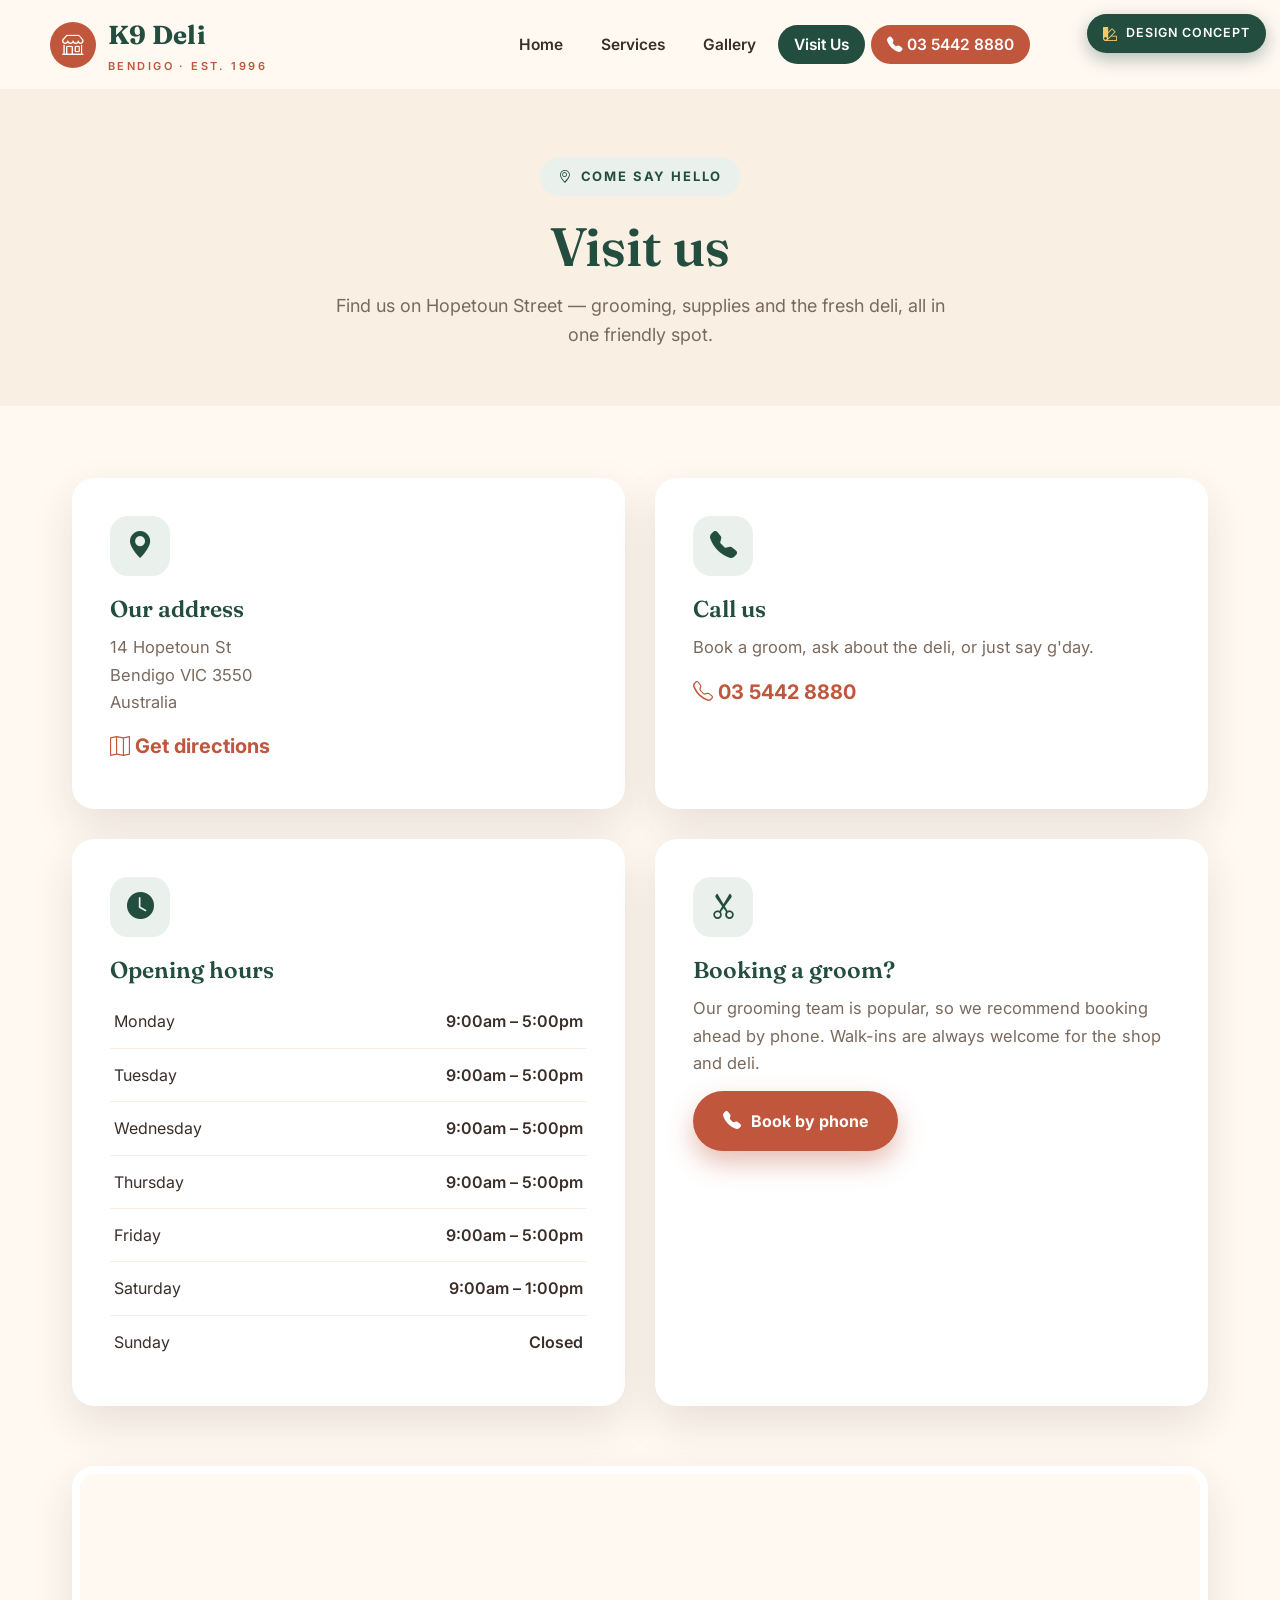
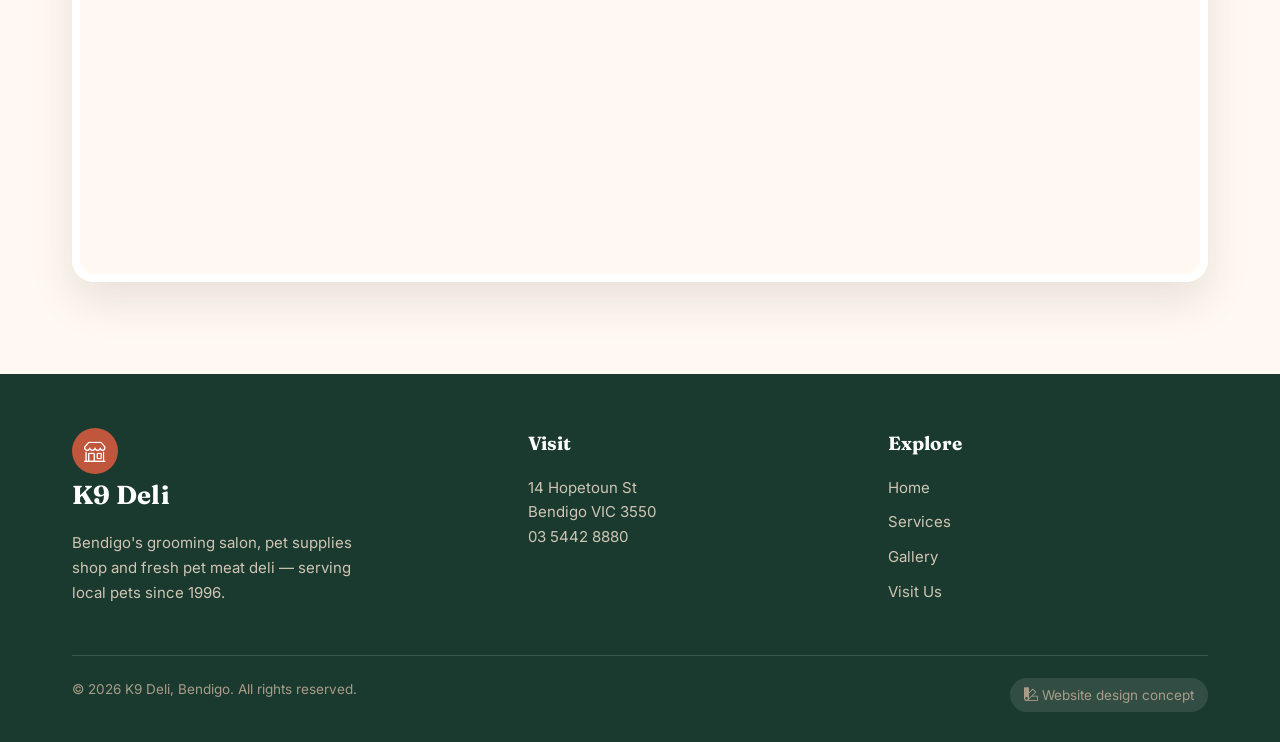
==== contact.html @ 53a40664 "Demo website concept for K9 Deli (Bendigo VIC, Australia)" ====
<!DOCTYPE html>
<html lang="en-AU">
<head>
<meta charset="UTF-8">
<meta name="viewport" content="width=device-width, initial-scale=1.0">
<title>Visit Us — K9 Deli Bendigo | 14 Hopetoun St, Bendigo VIC</title>
<meta name="description" content="Find K9 Deli at 14 Hopetoun St, Bendigo VIC 3550. Call 03 5442 8880. Open Mon–Fri 9am–5pm, Sat 9am–1pm, closed Sundays.">
<link rel="stylesheet" href="https://cdn.jsdelivr.net/npm/bootstrap-icons@1.11.3/font/bootstrap-icons.min.css">
<link rel="stylesheet" href="styles.css">
</head>
<body>

<div class="concept-badge"><i class="bi bi-palette2"></i> Design concept</div>

<header class="site-header">
  <div class="wrap nav-row">
    <a class="logo" href="index.html" aria-label="K9 Deli home">
      <span class="logo-mark"><i class="bi bi-shop"></i></span>
      <span class="logo-text">K9 Deli<small>Bendigo · Est. 1996</small></span>
    </a>
    <button class="menu-toggle" aria-label="Open menu" aria-expanded="false"><i class="bi bi-list"></i></button>
    <ul class="nav-links">
      <li><a href="index.html">Home</a></li>
      <li><a href="services.html">Services</a></li>
      <li><a href="gallery.html">Gallery</a></li>
      <li><a class="active" href="contact.html">Visit Us</a></li>
      <li><a class="nav-cta" href="tel:+61354428880"><i class="bi bi-telephone-fill"></i>&nbsp;03 5442 8880</a></li>
    </ul>
  </div>
</header>

<div class="page-hero">
  <div class="wrap">
    <span class="kicker"><i class="bi bi-geo-alt"></i> Come say hello</span>
    <h1>Visit us</h1>
    <p>Find us on Hopetoun Street — grooming, supplies and the fresh deli, all in one friendly spot.</p>
  </div>
</div>

<section>
  <div class="wrap">
    <div class="contact-grid">
      <div class="contact-card">
        <span class="ic"><i class="bi bi-geo-alt-fill"></i></span>
        <h3>Our address</h3>
        <p>14 Hopetoun St<br>Bendigo VIC 3550<br>Australia</p>
        <p style="margin-top:14px"><a class="big" href="https://www.google.com/maps?q=14+Hopetoun+St,+Bendigo+VIC+3550,+Australia" target="_blank" rel="noopener"><i class="bi bi-map"></i> Get directions</a></p>
      </div>
      <div class="contact-card">
        <span class="ic"><i class="bi bi-telephone-fill"></i></span>
        <h3>Call us</h3>
        <p>Book a groom, ask about the deli, or just say g'day.</p>
        <p style="margin-top:14px"><a class="big" href="tel:+61354428880"><i class="bi bi-telephone"></i> 03 5442 8880</a></p>
      </div>
      <div class="contact-card">
        <span class="ic"><i class="bi bi-clock-fill"></i></span>
        <h3>Opening hours</h3>
        <table class="hours-table">
          <tr><td>Monday</td><td class="t">9:00am – 5:00pm</td></tr>
          <tr><td>Tuesday</td><td class="t">9:00am – 5:00pm</td></tr>
          <tr><td>Wednesday</td><td class="t">9:00am – 5:00pm</td></tr>
          <tr><td>Thursday</td><td class="t">9:00am – 5:00pm</td></tr>
          <tr><td>Friday</td><td class="t">9:00am – 5:00pm</td></tr>
          <tr><td>Saturday</td><td class="t">9:00am – 1:00pm</td></tr>
          <tr><td>Sunday</td><td class="t">Closed</td></tr>
        </table>
      </div>
      <div class="contact-card">
        <span class="ic"><i class="bi bi-scissors"></i></span>
        <h3>Booking a groom?</h3>
        <p>Our grooming team is popular, so we recommend booking ahead by phone. Walk-ins are always welcome for the shop and deli.</p>
        <p style="margin-top:14px"><a class="btn btn-primary" href="tel:+61354428880"><i class="bi bi-telephone-fill"></i> Book by phone</a></p>
      </div>
    </div>

    <div class="map-shell">
      <iframe title="Map — 14 Hopetoun St, Bendigo VIC 3550" loading="lazy"
        src="https://www.google.com/maps?q=14+Hopetoun+St,+Bendigo+VIC+3550,+Australia&output=embed"></iframe>
    </div>
  </div>
</section>

<footer>
  <div class="wrap">
    <div class="foot-grid">
      <div>
        <a class="logo" href="index.html"><span class="logo-mark"><i class="bi bi-shop"></i></span><span class="logo-text">K9 Deli</span></a>
        <p style="margin-top:14px;max-width:34ch">Bendigo's grooming salon, pet supplies shop and fresh pet meat deli — serving local pets since 1996.</p>
      </div>
      <div>
        <h4>Visit</h4>
        <p>14 Hopetoun St<br>Bendigo VIC 3550<br><a href="tel:+61354428880" style="display:inline">03 5442 8880</a></p>
      </div>
      <div>
        <h4>Explore</h4>
        <a href="index.html">Home</a>
        <a href="services.html">Services</a>
        <a href="gallery.html">Gallery</a>
        <a href="contact.html">Visit Us</a>
      </div>
    </div>
    <div class="foot-bottom">
      <span>© 2026 K9 Deli, Bendigo. All rights reserved.</span>
      <span class="concept-note"><i class="bi bi-palette2"></i> Website design concept</span>
    </div>
  </div>
</footer>

<script>
document.querySelector('.menu-toggle').addEventListener('click', function(){
  var links = document.querySelector('.nav-links');
  var open = links.classList.toggle('open');
  this.setAttribute('aria-expanded', open);
  this.innerHTML = open ? '<i class="bi bi-x-lg"></i>' : '<i class="bi bi-list"></i>';
});
</script>
</body>
</html>
---- styles.css ----
/* K9 Deli - Bendigo demo site. Warm cream + terracotta + deep green. */
@import url('https://fonts.googleapis.com/css2?family=Fraunces:opsz,wght@9..144,400;9..144,500;9..144,600;9..144,700&family=Inter:wght@400;500;600;700&display=swap');

:root{
  --cream:#FFF9F2;
  --cream-deep:#F9EFE3;
  --terracotta:#C0563C;
  --terracotta-dark:#9E4429;
  --green:#234E3F;
  --green-soft:#EAF0EC;
  --ink:#3A2E28;
  --muted:#7A6A5E;
  --white:#FFFFFF;
  --radius:22px;
  --shadow:0 18px 44px rgba(62,42,32,.12);
}
*{box-sizing:border-box;margin:0;padding:0}
html{scroll-behavior:smooth}
body{font-family:'Inter',system-ui,sans-serif;background:var(--cream);color:var(--ink);line-height:1.65;font-size:16.5px}
img{max-width:100%;display:block}
h1,h2,h3{font-family:'Fraunces',Georgia,serif;color:var(--green);line-height:1.15;font-weight:600}
.wrap{max-width:1180px;margin:0 auto;padding:0 22px}

/* Concept badge — visible on every page */
.concept-badge{position:fixed;top:14px;right:14px;z-index:500;background:var(--green);color:#fff;
  font-size:12.5px;font-weight:600;letter-spacing:.08em;text-transform:uppercase;
  padding:8px 16px;border-radius:999px;box-shadow:0 6px 18px rgba(35,78,63,.35);
  display:flex;align-items:center;gap:8px}
.concept-badge i{font-size:14px;color:#F5C86B}

/* Header */
.site-header{position:sticky;top:0;z-index:100;background:rgba(255,249,242,.96);backdrop-filter:blur(8px);
  border-bottom:2px solid var(--cream-deep)}
.nav-row{display:flex;align-items:center;justify-content:space-between;gap:18px;padding:14px 0}
.logo{display:flex;align-items:center;gap:12px;text-decoration:none;color:var(--green)}
.logo-mark{width:46px;height:46px;border-radius:50%;background:var(--terracotta);color:#fff;
  display:flex;align-items:center;justify-content:center;font-size:22px;flex:none}
.logo-text{font-family:'Fraunces',serif;font-size:26px;font-weight:700;letter-spacing:.01em}
.logo-text small{display:block;font-family:'Inter',sans-serif;font-size:11px;font-weight:600;
  letter-spacing:.22em;text-transform:uppercase;color:var(--terracotta)}
.nav-links{display:flex;align-items:center;gap:6px;list-style:none}
.nav-links a{text-decoration:none;color:var(--ink);font-weight:600;font-size:15.5px;
  padding:10px 16px;border-radius:999px;transition:background .2s}
.nav-links a:hover{background:var(--cream-deep)}
.nav-links a.active{background:var(--green);color:#fff}
.nav-cta{background:var(--terracotta)!important;color:#fff!important}
.nav-cta:hover{background:var(--terracotta-dark)!important}
/* keep fixed concept badge clear of the nav CTA on desktop */
@media (min-width:641px){.nav-row{padding-right:200px}}
.menu-toggle{display:none;background:var(--green);color:#fff;border:none;border-radius:12px;
  width:48px;height:48px;font-size:24px;cursor:pointer;align-items:center;justify-content:center;flex:none}

/* Buttons */
.btn{display:inline-flex;align-items:center;gap:10px;text-decoration:none;font-weight:700;
  padding:15px 30px;border-radius:999px;font-size:16px;transition:transform .18s,box-shadow .18s;cursor:pointer;border:none}
.btn:hover{transform:translateY(-2px)}
.btn-primary{background:var(--terracotta);color:#fff;box-shadow:0 12px 26px rgba(192,86,60,.38)}
.btn-primary:hover{background:var(--terracotta-dark)}
.btn-ghost{background:transparent;color:var(--green);border:2px solid var(--green)}
.btn-light{background:#fff;color:var(--green)}
.btn i{font-size:18px}

/* Hero */
.hero{padding:76px 0 60px;position:relative;overflow:hidden}
.hero-grid{display:grid;grid-template-columns:1.02fr .98fr;gap:52px;align-items:center}
.kicker{display:inline-flex;align-items:center;gap:8px;background:var(--green-soft);color:var(--green);
  font-weight:700;font-size:13px;letter-spacing:.14em;text-transform:uppercase;
  padding:9px 18px;border-radius:999px;margin-bottom:20px}
.hero h1{font-size:clamp(40px,5.2vw,64px);margin-bottom:20px}
.hero h1 em{font-style:italic;color:var(--terracotta)}
.hero p.lead{font-size:19px;color:var(--muted);margin-bottom:30px;max-width:46ch}
.hero-ctas{display:flex;gap:14px;flex-wrap:wrap}
.hero-facts{display:flex;gap:26px;margin-top:34px;flex-wrap:wrap}
.hero-fact{display:flex;align-items:center;gap:12px}
.hero-fact .ic{width:48px;height:48px;flex:none;border-radius:16px;background:var(--green-soft);
  color:var(--green);display:flex;align-items:center;justify-content:center;font-size:21px}
.hero-fact strong{display:block;font-size:15.5px;color:var(--green)}
.hero-fact span{font-size:13.5px;color:var(--muted)}
.hero-art{position:relative}
.hero-art .frame{border-radius:180px 180px var(--radius) var(--radius);overflow:hidden;
  box-shadow:var(--shadow);border:8px solid #fff;transform:rotate(1.5deg)}
.hero-art .frame img{width:100%;height:480px;object-fit:cover}
.badge-seal{position:absolute;left:-26px;bottom:34px;width:132px;height:132px;border-radius:50%;
  background:var(--terracotta);color:#fff;display:flex;flex-direction:column;align-items:center;justify-content:center;
  text-align:center;font-weight:700;line-height:1.25;box-shadow:0 14px 30px rgba(192,86,60,.45);
  transform:rotate(-8deg);padding:14px}
.badge-seal .n{font-family:'Fraunces',serif;font-size:34px}
.badge-seal .t{font-size:12.5px;letter-spacing:.06em;text-transform:uppercase}

/* Section scaffolding */
section{padding:72px 0}
.section-head{text-align:center;max-width:680px;margin:0 auto 46px}
.section-head .kicker{margin-bottom:14px}
.section-head h2{font-size:clamp(30px,3.6vw,44px);margin-bottom:14px}
.section-head p{color:var(--muted);font-size:17.5px}
.alt{background:var(--cream-deep)}

/* Department cards */
.dept-grid{display:grid;grid-template-columns:repeat(3,1fr);gap:26px}
.dept-card{background:#fff;border-radius:var(--radius);overflow:hidden;box-shadow:var(--shadow);
  transition:transform .2s;display:flex;flex-direction:column}
.dept-card:hover{transform:translateY(-6px)}
.dept-card .ph{height:230px;overflow:hidden}
.dept-card .ph img{width:100%;height:100%;object-fit:cover;transition:transform .5s}
.dept-card:hover .ph img{transform:scale(1.05)}
.dept-card .body{padding:28px;display:flex;flex-direction:column;flex:1}
.dept-tag{display:inline-flex;align-items:center;gap:8px;font-size:12.5px;font-weight:700;
  letter-spacing:.12em;text-transform:uppercase;color:var(--terracotta);margin-bottom:10px}
.dept-card h3{font-size:25px;margin-bottom:10px}
.dept-card p{color:var(--muted);font-size:15.5px;margin-bottom:18px;flex:1}
.dept-card a.more{display:inline-flex;align-items:center;gap:8px;color:var(--green);font-weight:700;
  text-decoration:none;font-size:15.5px}
.dept-card a.more:hover{color:var(--terracotta)}

/* Services showcase */
.svc-grid{display:grid;grid-template-columns:repeat(3,1fr);gap:22px}
.svc{background:#fff;border-radius:var(--radius);padding:30px 26px;box-shadow:0 10px 30px rgba(62,42,32,.08);
  border-top:5px solid var(--terracotta);transition:transform .2s}
.svc:hover{transform:translateY(-5px)}
.svc .ic{width:58px;height:58px;border-radius:18px;background:var(--green-soft);color:var(--green);
  display:flex;align-items:center;justify-content:center;font-size:26px;margin-bottom:18px}
.svc:nth-child(2) .ic{background:#FBEEDF;color:var(--terracotta)}
.svc h3{font-size:21px;margin-bottom:10px}
.svc p{color:var(--muted);font-size:15.5px}

/* Story */
.story-grid{display:grid;grid-template-columns:.95fr 1.05fr;gap:56px;align-items:center}
.story-art{border-radius:var(--radius);overflow:hidden;box-shadow:var(--shadow);border:8px solid #fff;
  transform:rotate(-1.5deg)}
.story-art img{height:470px;width:100%;object-fit:cover}
.story-copy h2{font-size:clamp(30px,3.4vw,42px);margin-bottom:18px}
.story-copy p{color:var(--muted);margin-bottom:16px}
.story-stats{display:flex;gap:38px;margin-top:26px;flex-wrap:wrap}
.stat .big{font-family:'Fraunces',serif;font-size:44px;font-weight:700;color:var(--terracotta);line-height:1}
.stat .lbl{font-size:13.5px;color:var(--muted);font-weight:600;letter-spacing:.06em;text-transform:uppercase}

/* Gallery preview */
.strip{display:grid;grid-template-columns:repeat(4,1fr);gap:18px}
.strip a{border-radius:18px;overflow:hidden;height:210px;display:block;position:relative;box-shadow:0 10px 26px rgba(62,42,32,.12)}
.strip a img{width:100%;height:100%;object-fit:cover;transition:transform .5s}
.strip a:hover img{transform:scale(1.07)}
.strip-more{display:block;text-align:center;margin-top:28px}

/* FAQ */
.faq-list{max-width:760px;margin:0 auto;display:flex;flex-direction:column;gap:14px}
.faq{background:#fff;border-radius:16px;box-shadow:0 8px 22px rgba(62,42,32,.07);overflow:hidden}
.faq summary{list-style:none;cursor:pointer;padding:22px 26px;font-weight:700;font-size:17px;color:var(--green);
  display:flex;justify-content:space-between;align-items:center;gap:16px}
.faq summary::-webkit-details-marker{display:none}
.faq summary .pm{flex:none;width:34px;height:34px;border-radius:50%;background:var(--green-soft);
  display:flex;align-items:center;justify-content:center;color:var(--green);font-size:16px}
.faq[open] summary .pm{background:var(--terracotta);color:#fff}
.faq .a{padding:0 26px 24px;color:var(--muted);font-size:16px}
.faq .a a{color:var(--terracotta);font-weight:600}

/* Visit band */
.visit-band{background:var(--green);color:#F4EFE6;border-radius:30px;padding:56px;position:relative;overflow:hidden}
.visit-band::before{content:"";position:absolute;right:-70px;top:-70px;width:280px;height:280px;border-radius:50%;
  background:rgba(255,255,255,.06)}
.visit-grid{display:grid;grid-template-columns:1.2fr 1fr;gap:44px;position:relative;z-index:1}
.visit-band h2{color:#fff;font-size:clamp(28px,3.4vw,42px);margin-bottom:16px}
.visit-band p.lead{opacity:.88;margin-bottom:28px;max-width:44ch}
.visit-item{display:flex;gap:16px;align-items:flex-start;margin-bottom:20px}
.visit-item .ic{width:50px;height:50px;flex:none;border-radius:16px;background:rgba(255,255,255,.12);
  display:flex;align-items:center;justify-content:center;font-size:22px;color:#F5C86B}
.visit-item strong{display:block;font-size:16px}
.visit-item span{opacity:.85;font-size:15.5px}
.visit-item a{color:#F5C86B;font-weight:700;text-decoration:none}
.hours-card{background:rgba(255,255,255,.09);border-radius:18px;padding:30px;border:1px solid rgba(255,255,255,.16)}
.hours-card h3{color:#fff;font-size:22px;margin-bottom:18px;display:flex;align-items:center;gap:10px}
.hours-row{display:flex;justify-content:space-between;padding:10px 0;border-bottom:1px solid rgba(255,255,255,.14);font-size:15.5px}
.hours-row:last-child{border:none}
.hours-row .d{font-weight:600}
.hours-row.closed .t{color:#F5C86B;font-weight:600}

/* Page hero (inner pages) */
.page-hero{background:var(--cream-deep);padding:66px 0 56px;text-align:center}
.page-hero h1{font-size:clamp(34px,4.6vw,54px);margin-bottom:12px}
.page-hero p{color:var(--muted);font-size:18px;max-width:620px;margin:0 auto}

/* Services page */
.dept-block{display:grid;grid-template-columns:1fr 1fr;gap:50px;align-items:center;padding:64px 0;border-bottom:2px dashed #E8DAC9}
.dept-block:last-of-type{border:none}
.dept-block.flip .dimg{order:2}
.dimg{border-radius:var(--radius);overflow:hidden;box-shadow:var(--shadow);border:8px solid #fff}
.dimg img{height:380px;width:100%;object-fit:cover}
.dcopy h2{font-size:clamp(28px,3.2vw,38px);margin-bottom:14px}
.dcopy .tag{color:var(--terracotta);font-weight:700;font-size:13px;letter-spacing:.14em;text-transform:uppercase;margin-bottom:10px;display:block}
.dcopy p{color:var(--muted);margin-bottom:20px}
.tick-list{list-style:none;display:flex;flex-direction:column;gap:12px}
.tick-list li{display:flex;gap:12px;align-items:flex-start;font-size:16px}
.tick-list i{color:var(--terracotta);font-size:19px;flex:none;margin-top:3px}

/* Gallery page */
.gal-grid{display:grid;grid-template-columns:repeat(2,1fr);gap:24px}
.gal-item{border-radius:var(--radius);overflow:hidden;box-shadow:var(--shadow);background:#fff}
.gal-item img{height:360px;width:100%;object-fit:cover}
.gal-item figcaption{padding:20px 24px;font-size:15.5px;color:var(--muted)}
.gal-item figcaption strong{display:block;color:var(--green);font-size:18px;margin-bottom:4px}

/* Contact page */
.contact-grid{display:grid;grid-template-columns:1fr 1fr;gap:30px;margin-bottom:60px}
.contact-card{background:#fff;border-radius:var(--radius);padding:38px;box-shadow:var(--shadow)}
.contact-card .ic{width:60px;height:60px;border-radius:18px;background:var(--green-soft);color:var(--green);
  display:flex;align-items:center;justify-content:center;font-size:27px;margin-bottom:20px}
.contact-card h3{font-size:23px;margin-bottom:12px}
.contact-card p{color:var(--muted);margin-bottom:8px}
.contact-card a.big{color:var(--terracotta);font-weight:700;font-size:20px;text-decoration:none}
.contact-card a.big:hover{text-decoration:underline}
.hours-table{width:100%;border-collapse:collapse;margin-top:6px}
.hours-table td{padding:13px 4px;border-bottom:1px solid var(--cream-deep);font-size:16px}
.hours-table tr:last-child td{border:none}
.hours-table .t{text-align:right;font-weight:600}
.map-shell{border-radius:var(--radius);overflow:hidden;box-shadow:var(--shadow);border:8px solid #fff}
.map-shell iframe{width:100%;height:400px;border:0;display:block}

/* Footer */
footer{background:#1B3A2F;color:#EDE6DA;padding:54px 0 30px;margin-top:20px}
.foot-grid{display:grid;grid-template-columns:1.3fr 1fr 1fr;gap:40px;margin-bottom:40px}
.foot-grid h4{font-family:'Fraunces',serif;color:#fff;font-size:19px;margin-bottom:16px}
.foot-grid p,.foot-grid a{color:#CFC5B4;font-size:15px;text-decoration:none}
.foot-grid a{display:block;margin-bottom:10px}
.foot-grid a:hover{color:#F5C86B}
.foot-grid .logo-text{color:#fff}
.foot-bottom{border-top:1px solid rgba(255,255,255,.14);padding-top:22px;display:flex;
  justify-content:space-between;gap:14px;flex-wrap:wrap;font-size:13.5px;color:#A89C88}
.foot-bottom .concept-note{background:rgba(255,255,255,.1);padding:6px 14px;border-radius:999px}

/* Responsive */
@media (max-width:960px){
  .hero-grid,.story-grid,.visit-grid,.dept-block,.contact-grid{grid-template-columns:1fr}
  .dept-grid,.svc-grid{grid-template-columns:repeat(2,1fr)}
  .strip{grid-template-columns:repeat(2,1fr)}
  .dept-block.flip .dimg{order:0}
  .foot-grid{grid-template-columns:1fr 1fr}
  .visit-band{padding:40px 26px}
  .badge-seal{left:6px}
}
@media (max-width:640px){
  .concept-badge{top:auto;bottom:14px;right:14px;font-size:11px;padding:7px 13px}
  .dept-grid,.svc-grid,.strip,.gal-grid{grid-template-columns:1fr}
  .foot-grid{grid-template-columns:1fr}
  section{padding:54px 0}
  .hero{padding:48px 0 40px}
  .hero-art .frame img{height:340px}
  .story-art img,.dimg img{height:300px}
  .gal-item img{height:280px}

  /* MOBILE MENU: dropdown nav must render ABOVE all page content */
  .menu-toggle{display:flex}
  .nav-links{display:none;position:absolute;top:100%;left:0;right:0;z-index:400;
    flex-direction:column;align-items:stretch;gap:4px;background:#fff;
    padding:14px 18px 20px;border-bottom:3px solid var(--terracotta);
    box-shadow:0 24px 40px rgba(62,42,32,.22)}
  .nav-links.open{display:flex}
  .nav-links a{display:block;text-align:center;padding:14px}
}
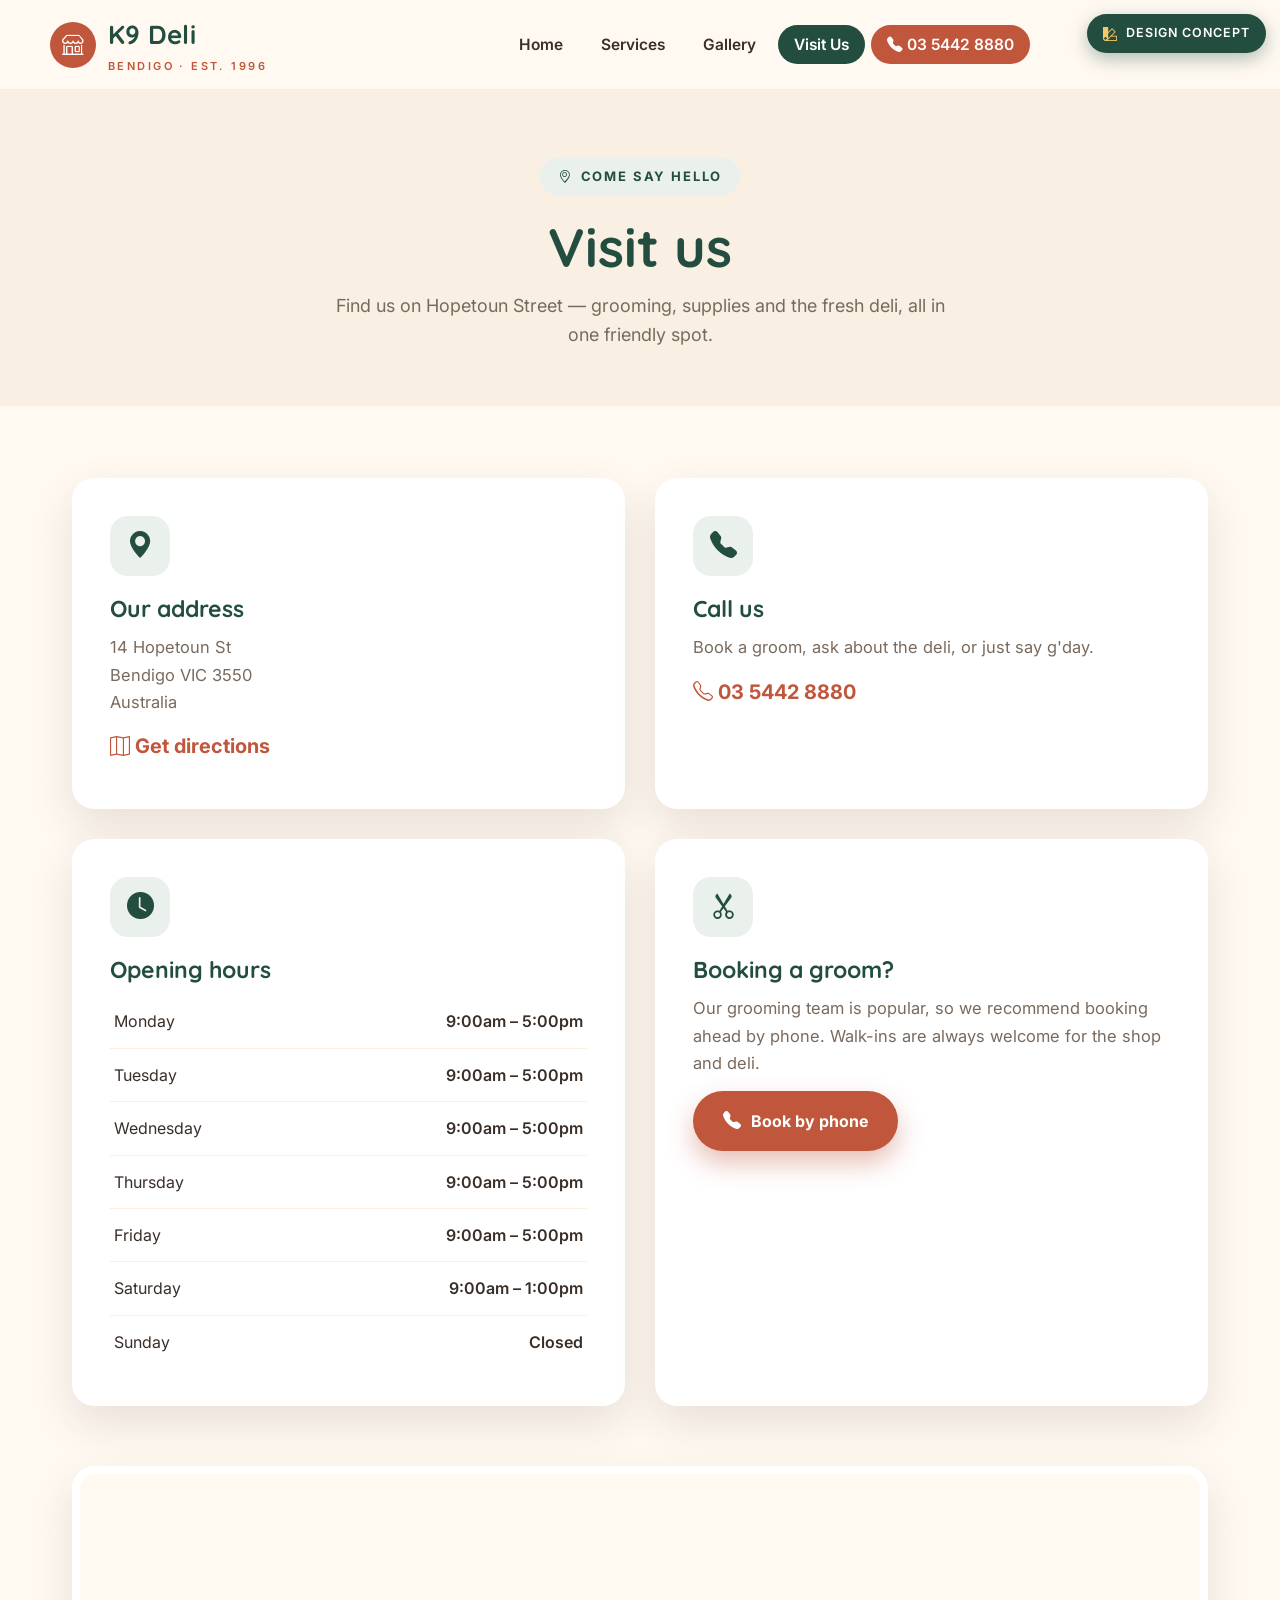
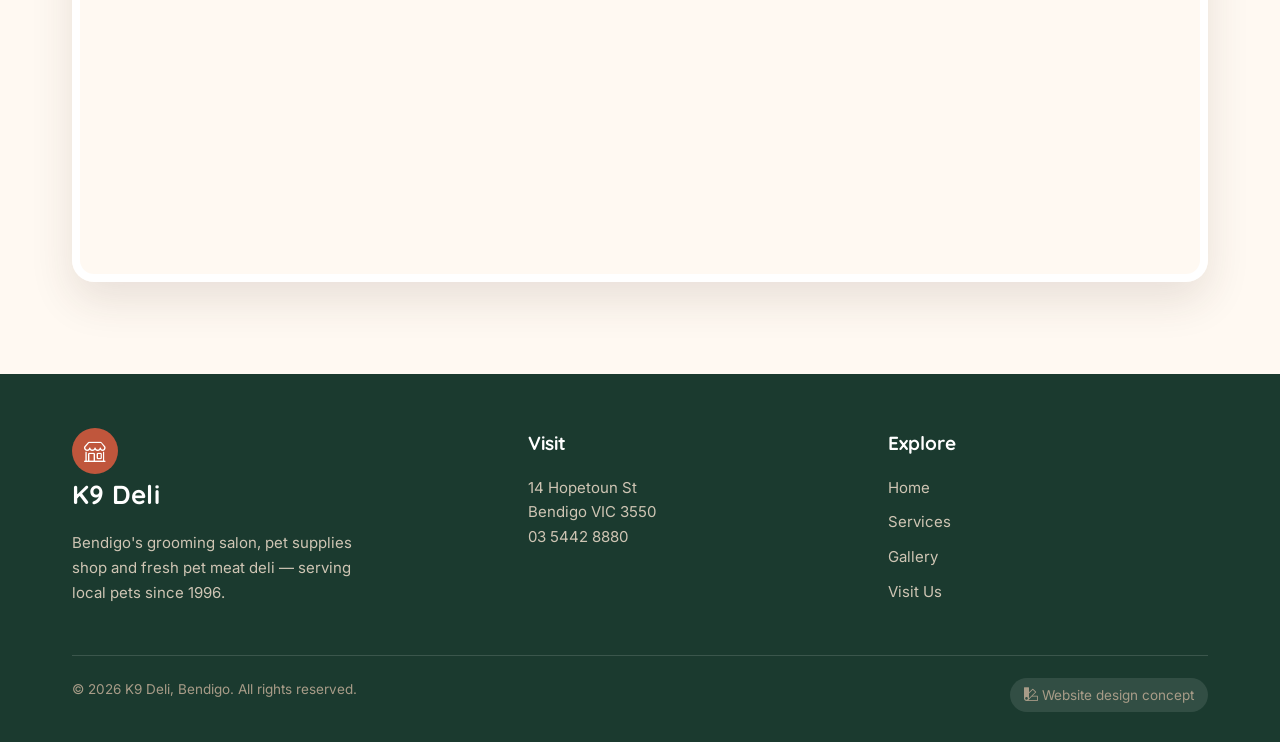
==== commit 9f0cbd15: "Demo website concept for K9 Deli (Bendigo VIC)" ====
--- a/contact.html
+++ b/contact.html
@@ -5,8 +5,10 @@
 <meta name="viewport" content="width=device-width, initial-scale=1.0">
 <title>Visit Us — K9 Deli Bendigo | 14 Hopetoun St, Bendigo VIC</title>
 <meta name="description" content="Find K9 Deli at 14 Hopetoun St, Bendigo VIC 3550. Call 03 5442 8880. Open Mon–Fri 9am–5pm, Sat 9am–1pm, closed Sundays.">
-<link rel="stylesheet" href="https://cdn.jsdelivr.net/npm/bootstrap-icons@1.11.3/font/bootstrap-icons.min.css">
+<link rel="stylesheet" href="vendor/bootstrap-icons/bootstrap-icons.min.css">
 <link rel="stylesheet" href="styles.css">
+<link rel="icon" type="image/png" href="favicon.png">
+<link rel="apple-touch-icon" href="apple-touch-icon.png">
 </head>
 <body>
 
--- a/styles.css
+++ b/styles.css
@@ -1,5 +1,5 @@
 /* K9 Deli - Bendigo demo site. Warm cream + terracotta + deep green. */
-@import url('https://fonts.googleapis.com/css2?family=Fraunces:opsz,wght@9..144,400;9..144,500;9..144,600;9..144,700&family=Inter:wght@400;500;600;700&display=swap');
+@import url('https://fonts.googleapis.com/css2?family=Quicksand:wght@500;600;700&family=Inter:wght@400;500;600;700&display=swap');
 
 :root{
   --cream:#FFF9F2;
@@ -18,7 +18,7 @@
 html{scroll-behavior:smooth}
 body{font-family:'Inter',system-ui,sans-serif;background:var(--cream);color:var(--ink);line-height:1.65;font-size:16.5px}
 img{max-width:100%;display:block}
-h1,h2,h3{font-family:'Fraunces',Georgia,serif;color:var(--green);line-height:1.15;font-weight:600}
+h1,h2,h3{font-family:'Quicksand',sans-serif;color:var(--green);line-height:1.15;font-weight:700}
 .wrap{max-width:1180px;margin:0 auto;padding:0 22px}
 
 /* Concept badge — visible on every page */
@@ -35,7 +35,7 @@
 .logo{display:flex;align-items:center;gap:12px;text-decoration:none;color:var(--green)}
 .logo-mark{width:46px;height:46px;border-radius:50%;background:var(--terracotta);color:#fff;
   display:flex;align-items:center;justify-content:center;font-size:22px;flex:none}
-.logo-text{font-family:'Fraunces',serif;font-size:26px;font-weight:700;letter-spacing:.01em}
+.logo-text{font-family:'Quicksand',sans-serif;font-size:26px;font-weight:700;letter-spacing:.01em}
 .logo-text small{display:block;font-family:'Inter',sans-serif;font-size:11px;font-weight:600;
   letter-spacing:.22em;text-transform:uppercase;color:var(--terracotta)}
 .nav-links{display:flex;align-items:center;gap:6px;list-style:none}
@@ -63,11 +63,17 @@
 /* Hero */
 .hero{padding:76px 0 60px;position:relative;overflow:hidden}
 .hero-grid{display:grid;grid-template-columns:1.02fr .98fr;gap:52px;align-items:center}
+.hero-top h1{max-width:15ch}
+.hero-sub{display:grid;grid-template-columns:1.1fr .9fr;gap:36px;align-items:start}
+.hero-trio{display:grid;grid-template-columns:1fr 1.35fr 1fr;gap:18px;margin-top:46px;position:relative}
+.hero-trio figure{border-radius:20px;overflow:hidden;box-shadow:var(--shadow)}
+.hero-trio figure img{width:100%;height:100%;object-fit:cover}
+.hero-trio figure.trio-main img{height:350px}
 .kicker{display:inline-flex;align-items:center;gap:8px;background:var(--green-soft);color:var(--green);
   font-weight:700;font-size:13px;letter-spacing:.14em;text-transform:uppercase;
   padding:9px 18px;border-radius:999px;margin-bottom:20px}
 .hero h1{font-size:clamp(40px,5.2vw,64px);margin-bottom:20px}
-.hero h1 em{font-style:italic;color:var(--terracotta)}
+.hero h1 em{font-style:normal;color:var(--terracotta)}
 .hero p.lead{font-size:19px;color:var(--muted);margin-bottom:30px;max-width:46ch}
 .hero-ctas{display:flex;gap:14px;flex-wrap:wrap}
 .hero-facts{display:flex;gap:26px;margin-top:34px;flex-wrap:wrap}
@@ -80,16 +86,16 @@
 .hero-art .frame{border-radius:180px 180px var(--radius) var(--radius);overflow:hidden;
   box-shadow:var(--shadow);border:8px solid #fff;transform:rotate(1.5deg)}
 .hero-art .frame img{width:100%;height:480px;object-fit:cover}
-.badge-seal{position:absolute;left:-26px;bottom:34px;width:132px;height:132px;border-radius:50%;
+.badge-seal{position:absolute;right:26px;bottom:-30px;width:132px;height:132px;border-radius:50%;
   background:var(--terracotta);color:#fff;display:flex;flex-direction:column;align-items:center;justify-content:center;
   text-align:center;font-weight:700;line-height:1.25;box-shadow:0 14px 30px rgba(192,86,60,.45);
   transform:rotate(-8deg);padding:14px}
-.badge-seal .n{font-family:'Fraunces',serif;font-size:34px}
+.badge-seal .n{font-family:'Quicksand',sans-serif;font-size:34px}
 .badge-seal .t{font-size:12.5px;letter-spacing:.06em;text-transform:uppercase}
 
 /* Section scaffolding */
 section{padding:72px 0}
-.section-head{text-align:center;max-width:680px;margin:0 auto 46px}
+.section-head{text-align:left;max-width:680px;margin:0 0 46px}
 .section-head .kicker{margin-bottom:14px}
 .section-head h2{font-size:clamp(30px,3.6vw,44px);margin-bottom:14px}
 .section-head p{color:var(--muted);font-size:17.5px}
@@ -97,7 +103,7 @@
 
 /* Department cards */
 .dept-grid{display:grid;grid-template-columns:repeat(3,1fr);gap:26px}
-.dept-card{background:#fff;border-radius:var(--radius);overflow:hidden;box-shadow:var(--shadow);
+.dept-card{background:#fff;border-radius:14px;overflow:hidden;box-shadow:0 10px 26px rgba(62,42,32,.08);border:1px solid #EFE3D2;
   transition:transform .2s;display:flex;flex-direction:column}
 .dept-card:hover{transform:translateY(-6px)}
 .dept-card .ph{height:230px;overflow:hidden}
@@ -125,13 +131,12 @@
 
 /* Story */
 .story-grid{display:grid;grid-template-columns:.95fr 1.05fr;gap:56px;align-items:center}
-.story-art{border-radius:var(--radius);overflow:hidden;box-shadow:var(--shadow);border:8px solid #fff;
-  transform:rotate(-1.5deg)}
+.story-art{border-radius:20px;overflow:hidden;box-shadow:var(--shadow)}
 .story-art img{height:470px;width:100%;object-fit:cover}
 .story-copy h2{font-size:clamp(30px,3.4vw,42px);margin-bottom:18px}
 .story-copy p{color:var(--muted);margin-bottom:16px}
 .story-stats{display:flex;gap:38px;margin-top:26px;flex-wrap:wrap}
-.stat .big{font-family:'Fraunces',serif;font-size:44px;font-weight:700;color:var(--terracotta);line-height:1}
+.stat .big{font-family:'Quicksand',sans-serif;font-size:44px;font-weight:700;color:var(--terracotta);line-height:1}
 .stat .lbl{font-size:13.5px;color:var(--muted);font-weight:600;letter-spacing:.06em;text-transform:uppercase}
 
 /* Gallery preview */
@@ -217,7 +222,7 @@
 /* Footer */
 footer{background:#1B3A2F;color:#EDE6DA;padding:54px 0 30px;margin-top:20px}
 .foot-grid{display:grid;grid-template-columns:1.3fr 1fr 1fr;gap:40px;margin-bottom:40px}
-.foot-grid h4{font-family:'Fraunces',serif;color:#fff;font-size:19px;margin-bottom:16px}
+.foot-grid h4{font-family:'Quicksand',sans-serif;color:#fff;font-size:19px;margin-bottom:16px}
 .foot-grid p,.foot-grid a{color:#CFC5B4;font-size:15px;text-decoration:none}
 .foot-grid a{display:block;margin-bottom:10px}
 .foot-grid a:hover{color:#F5C86B}
@@ -229,6 +234,10 @@
 /* Responsive */
 @media (max-width:960px){
   .hero-grid,.story-grid,.visit-grid,.dept-block,.contact-grid{grid-template-columns:1fr}
+  .hero-sub{grid-template-columns:1fr}
+  .hero-trio{grid-template-columns:1fr 1fr}
+  .hero-trio figure.trio-main{grid-column:1/-1;order:-1}
+  .hero-trio figure img,.hero-trio figure.trio-main img{height:260px}
   .dept-grid,.svc-grid{grid-template-columns:repeat(2,1fr)}
   .strip{grid-template-columns:repeat(2,1fr)}
   .dept-block.flip .dimg{order:0}
